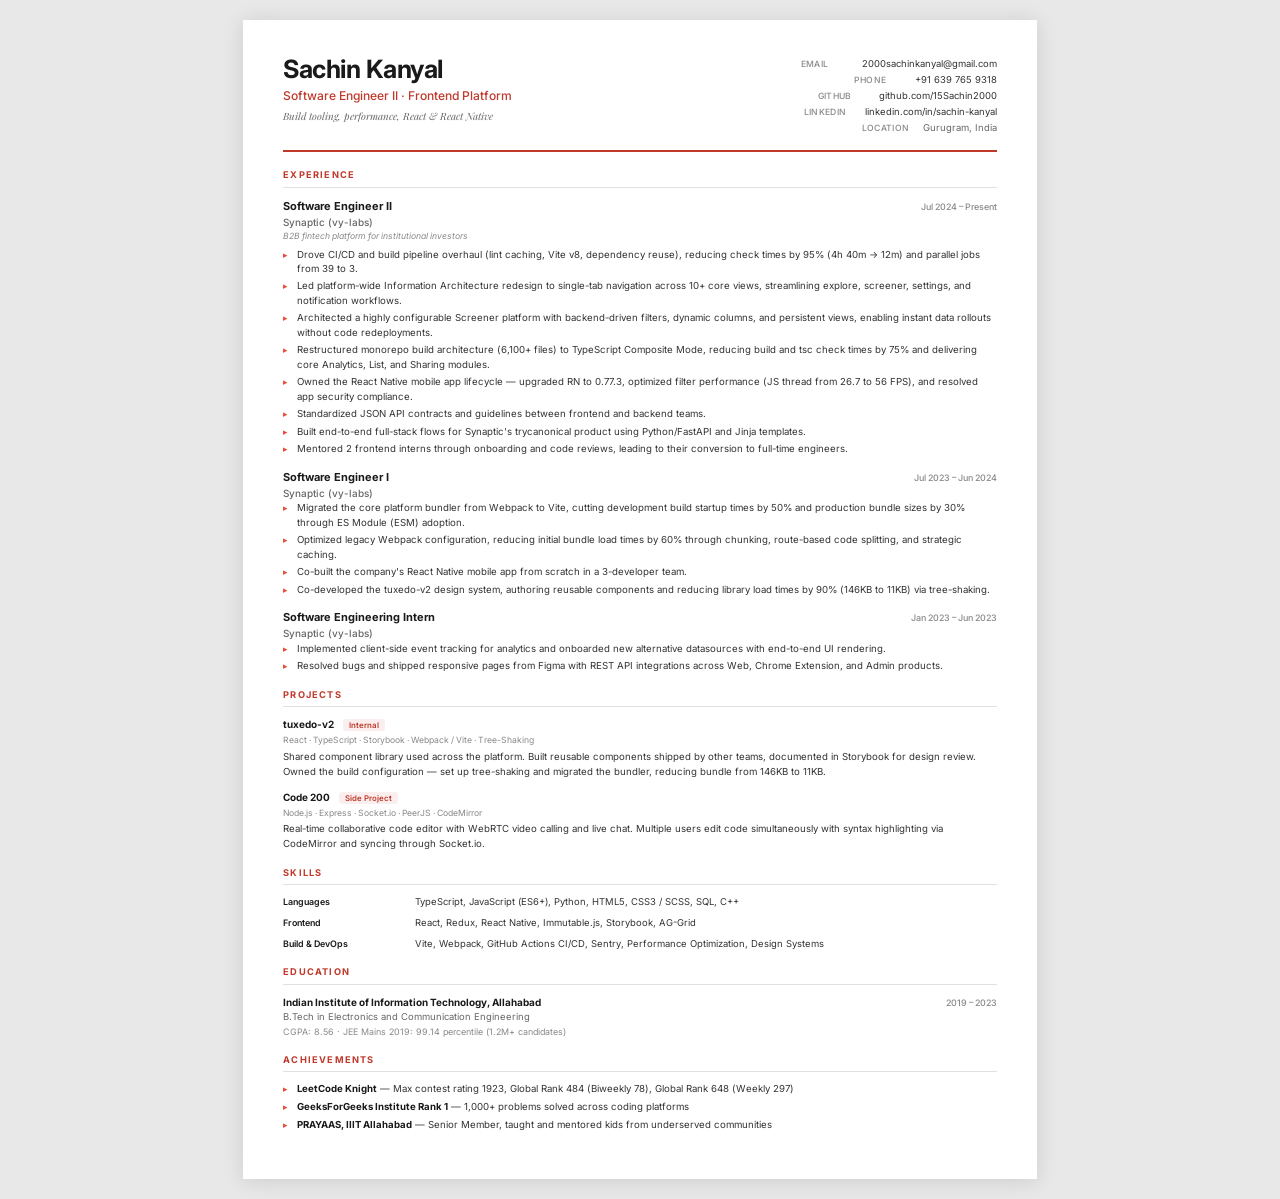
==== cv.html @ ef50f999 "polish: update experience bullets for SDE-2 and SE I" ====
<!DOCTYPE html>
<html lang="en">
<head>
  <meta charset="UTF-8">
  <meta name="viewport" content="width=device-width, initial-scale=1.0">
  <title>Sachin Kanyal — CV</title>
  <link rel="preconnect" href="https://fonts.googleapis.com">
  <link rel="preconnect" href="https://fonts.gstatic.com" crossorigin>
  <link href="https://fonts.googleapis.com/css2?family=Inter:wght@400;500;600;700&family=Playfair+Display:ital@1&display=swap" rel="stylesheet">
  <style>
    /* ── Reset & Base ── */
    *, *::before, *::after { box-sizing: border-box; margin: 0; padding: 0; }

    :root {
      --text-dark: #1a1a1a;
      --text-body: #333;
      --text-muted: #666;
      --text-light: #888;
      --accent: #c0392b;
      --accent-light: #e74c3c;
      --border: #e0e0e0;
      --bg-tag: #f5f5f5;
      --page-w: 210mm;
      --page-min-h: 297mm;
    }

    html { font-size: 10.5px; }

    body {
      font-family: 'Inter', -apple-system, BlinkMacSystemFont, 'Segoe UI', sans-serif;
      color: var(--text-body);
      line-height: 1.55;
      background: #e8e8e8;
      -webkit-font-smoothing: antialiased;
    }

    /* ── Page Container ── */
    .page {
      width: var(--page-w);
      min-height: var(--page-min-h);
      margin: 20px auto;
      padding: 36px 40px 32px;
      background: #fff;
      box-shadow: 0 2px 20px rgba(0,0,0,0.12);
    }

    /* ── Header ── */
    .cv-header {
      display: flex;
      justify-content: space-between;
      align-items: flex-start;
      padding-bottom: 14px;
      border-bottom: 2.5px solid var(--accent);
      margin-bottom: 16px;
    }

    .cv-header h1 {
      font-size: 2.4rem;
      font-weight: 700;
      color: var(--text-dark);
      letter-spacing: -0.5px;
      line-height: 1.1;
    }

    .cv-header .role {
      font-size: 1.15rem;
      color: var(--accent);
      font-weight: 500;
      margin-top: 3px;
    }

    .cv-header .tagline {
      font-family: 'Playfair Display', Georgia, serif;
      font-style: italic;
      color: var(--text-muted);
      font-size: 0.95rem;
      margin-top: 4px;
    }

    .contact-col {
      text-align: right;
      font-size: 0.9rem;
      color: var(--text-muted);
      line-height: 1.7;
      flex-shrink: 0;
    }

    .contact-col a {
      color: var(--text-body);
      text-decoration: none;
    }

    .contact-col a:hover { color: var(--accent); }

    .contact-col .label {
      display: inline-block;
      min-width: 58px;
      text-align: left;
      color: var(--text-light);
      font-size: 0.82rem;
      font-weight: 500;
      text-transform: uppercase;
      letter-spacing: 0.3px;
    }

    /* ── Sections ── */
    .section { margin-bottom: 14px; }

    .section-title {
      font-size: 0.88rem;
      font-weight: 700;
      text-transform: uppercase;
      letter-spacing: 1.2px;
      color: var(--accent);
      border-bottom: 1px solid var(--border);
      padding-bottom: 4px;
      margin-bottom: 10px;
    }

    /* ── Experience ── */
    .exp-entry { margin-bottom: 12px; }
    .exp-entry:last-child { margin-bottom: 0; }

    .exp-row {
      display: flex;
      justify-content: space-between;
      align-items: baseline;
    }

    .exp-role {
      font-size: 1.05rem;
      font-weight: 700;
      color: var(--text-dark);
    }

    .exp-date {
      font-size: 0.85rem;
      color: var(--text-light);
      font-weight: 500;
      flex-shrink: 0;
      margin-left: 12px;
    }

    .exp-company {
      font-size: 0.95rem;
      color: var(--text-muted);
      font-weight: 500;
    }

    .exp-context {
      font-size: 0.82rem;
      color: var(--text-light);
      font-style: italic;
      margin-bottom: 4px;
    }

    .exp-bullets {
      list-style: none;
      padding: 0;
    }

    .exp-bullets li {
      position: relative;
      padding-left: 14px;
      margin-bottom: 3px;
      font-size: 0.92rem;
      color: var(--text-body);
      line-height: 1.5;
    }

    .exp-bullets li::before {
      content: '▸';
      position: absolute;
      left: 0;
      color: var(--accent-light);
      font-size: 0.85rem;
    }

    /* ── Projects ── */
    .proj-entry { margin-bottom: 10px; }
    .proj-entry:last-child { margin-bottom: 0; }

    .proj-name {
      font-weight: 700;
      color: var(--text-dark);
      font-size: 0.95rem;
    }

    .proj-label {
      font-size: 0.75rem;
      font-weight: 600;
      color: var(--accent);
      background: rgba(192, 57, 43, 0.08);
      padding: 1px 6px;
      border-radius: 3px;
      margin-left: 6px;
      vertical-align: middle;
    }

    .proj-stack {
      font-size: 0.82rem;
      color: var(--text-light);
      margin-top: 1px;
    }

    .proj-desc {
      font-size: 0.92rem;
      margin-top: 2px;
    }

    /* ── Skills ── */
    .skills-grid {
      display: grid;
      grid-template-columns: 120px 1fr;
      row-gap: 6px;
      column-gap: 12px;
    }

    .skill-category {
      font-size: 0.85rem;
      font-weight: 600;
      color: var(--text-dark);
    }

    .skill-list {
      font-size: 0.9rem;
      color: var(--text-body);
    }

    /* ── Education ── */
    .edu-row {
      display: flex;
      justify-content: space-between;
      align-items: baseline;
    }

    .edu-school {
      font-weight: 700;
      font-size: 0.95rem;
      color: var(--text-dark);
    }

    .edu-date {
      font-size: 0.85rem;
      color: var(--text-light);
      font-weight: 500;
    }

    .edu-degree {
      font-size: 0.9rem;
      color: var(--text-muted);
    }

    .edu-meta {
      font-size: 0.85rem;
      color: var(--text-light);
    }

    /* ── Achievements ── */
    .ach-list {
      list-style: none;
      padding: 0;
    }

    .ach-list li {
      position: relative;
      padding-left: 14px;
      margin-bottom: 3px;
      font-size: 0.92rem;
    }

    .ach-list li::before {
      content: '▸';
      position: absolute;
      left: 0;
      color: var(--accent-light);
      font-size: 0.85rem;
    }

    .ach-list strong {
      color: var(--text-dark);
    }

    /* ── Print Styles ── */
    @media print {
      html { font-size: 10.5px; }
      body { background: #fff; }
      .page {
        margin: 0;
        padding: 28px 32px 24px;
        box-shadow: none;
        width: 100%;
        min-height: auto;
      }
      a { color: var(--text-body) !important; }
      @page {
        size: A4;
        margin: 0;
      }
    }
  </style>
</head>
<body>
  <div class="page">

    <!-- Header -->
    <header class="cv-header">
      <div>
        <h1>Sachin Kanyal</h1>
        <div class="role">Software Engineer II · Frontend Platform</div>
        <div class="tagline">Build tooling, performance, React & React Native</div>
      </div>
      <div class="contact-col">
        <div><span class="label">Email</span> <a href="mailto:2000sachinkanyal@gmail.com">2000sachinkanyal@gmail.com</a></div>
        <div><span class="label">Phone</span> <a href="tel:+916397659318">+91 639 765 9318</a></div>
        <div><span class="label">GitHub</span> <a href="https://github.com/15Sachin2000">github.com/15Sachin2000</a></div>
        <div><span class="label">LinkedIn</span> <a href="https://www.linkedin.com/in/sachin-kanyal-15b636218/">linkedin.com/in/sachin-kanyal</a></div>
        <div><span class="label">Location</span> Gurugram, India</div>
      </div>
    </header>

    <!-- Experience -->
    <section class="section">
      <h2 class="section-title">Experience</h2>

      <div class="exp-entry">
        <div class="exp-row">
          <span class="exp-role">Software Engineer II</span>
          <span class="exp-date">Jul 2024 – Present</span>
        </div>
        <div class="exp-company">Synaptic (vy-labs)</div>
        <div class="exp-context">B2B fintech platform for institutional investors</div>
        <ul class="exp-bullets">
          <li>Drove CI/CD and build pipeline overhaul (lint caching, Vite v8, dependency reuse), reducing check times by 95% (4h 40m → 12m) and parallel jobs from 39 to 3.</li>
          <li>Led platform-wide Information Architecture redesign to single-tab navigation across 10+ core views, streamlining explore, screener, settings, and notification workflows.</li>
          <li>Architected a highly configurable Screener platform with backend-driven filters, dynamic columns, and persistent views, enabling instant data rollouts without code redeployments.</li>
          <li>Restructured monorepo build architecture (6,100+ files) to TypeScript Composite Mode, reducing build and tsc check times by 75% and delivering core Analytics, List, and Sharing modules.</li>
          <li>Owned the React Native mobile app lifecycle — upgraded RN to 0.77.3, optimized filter performance (JS thread from 26.7 to 56 FPS), and resolved app security compliance.</li>
          <li>Standardized JSON API contracts and guidelines between frontend and backend teams.</li>
          <li>Built end-to-end full-stack flows for Synaptic's trycanonical product using Python/FastAPI and Jinja templates.</li>
          <li>Mentored 2 frontend interns through onboarding and code reviews, leading to their conversion to full-time engineers.</li>
        </ul>
      </div>

      <div class="exp-entry">
        <div class="exp-row">
          <span class="exp-role">Software Engineer I</span>
          <span class="exp-date">Jul 2023 – Jun 2024</span>
        </div>
        <div class="exp-company">Synaptic (vy-labs)</div>
        <ul class="exp-bullets">
          <li>Migrated the core platform bundler from Webpack to Vite, cutting development build startup times by 50% and production bundle sizes by 30% through ES Module (ESM) adoption.</li>
          <li>Optimized legacy Webpack configuration, reducing initial bundle load times by 60% through chunking, route-based code splitting, and strategic caching.</li>
          <li>Co-built the company's React Native mobile app from scratch in a 3-developer team.</li>
          <li>Co-developed the tuxedo-v2 design system, authoring reusable components and reducing library load times by 90% (146KB to 11KB) via tree-shaking.</li>
        </ul>
      </div>

      <div class="exp-entry">
        <div class="exp-row">
          <span class="exp-role">Software Engineering Intern</span>
          <span class="exp-date">Jan 2023 – Jun 2023</span>
        </div>
        <div class="exp-company">Synaptic (vy-labs)</div>
        <ul class="exp-bullets">
          <li>Implemented client-side event tracking for analytics and onboarded new alternative datasources with end-to-end UI rendering.</li>
          <li>Resolved bugs and shipped responsive pages from Figma with REST API integrations across Web, Chrome Extension, and Admin products.</li>
        </ul>
      </div>
    </section>

    <!-- Projects -->
    <section class="section">
      <h2 class="section-title">Projects</h2>

      <div class="proj-entry">
        <div>
          <span class="proj-name">tuxedo-v2</span>
          <span class="proj-label">Internal</span>
        </div>
        <div class="proj-stack">React · TypeScript · Storybook · Webpack / Vite · Tree-Shaking</div>
        <p class="proj-desc">Shared component library used across the platform. Built reusable components shipped by other teams, documented in Storybook for design review. Owned the build configuration — set up tree-shaking and migrated the bundler, reducing bundle from 146KB to 11KB.</p>
      </div>

      <div class="proj-entry">
        <div>
          <span class="proj-name">Code 200</span>
          <span class="proj-label">Side Project</span>
        </div>
        <div class="proj-stack">Node.js · Express · Socket.io · PeerJS · CodeMirror</div>
        <p class="proj-desc">Real-time collaborative code editor with WebRTC video calling and live chat. Multiple users edit code simultaneously with syntax highlighting via CodeMirror and syncing through Socket.io.</p>
      </div>
    </section>

    <!-- Skills -->
    <section class="section">
      <h2 class="section-title">Skills</h2>
      <div class="skills-grid">
        <span class="skill-category">Languages</span>
        <span class="skill-list">TypeScript, JavaScript (ES6+), Python, HTML5, CSS3 / SCSS, SQL, C++</span>

        <span class="skill-category">Frontend</span>
        <span class="skill-list">React, Redux, React Native, Immutable.js, Storybook, AG-Grid</span>

        <span class="skill-category">Build & DevOps</span>
        <span class="skill-list">Vite, Webpack, GitHub Actions CI/CD, Sentry, Performance Optimization, Design Systems</span>
      </div>
    </section>

    <!-- Education -->
    <section class="section">
      <h2 class="section-title">Education</h2>
      <div class="edu-row">
        <span class="edu-school">Indian Institute of Information Technology, Allahabad</span>
        <span class="edu-date">2019 – 2023</span>
      </div>
      <div class="edu-degree">B.Tech in Electronics and Communication Engineering</div>
      <div class="edu-meta">CGPA: 8.56 · JEE Mains 2019: 99.14 percentile (1.2M+ candidates)</div>
    </section>

    <!-- Achievements -->
    <section class="section">
      <h2 class="section-title">Achievements</h2>
      <ul class="ach-list">
        <li><strong>LeetCode Knight</strong> — Max contest rating 1923, Global Rank 484 (Biweekly 78), Global Rank 648 (Weekly 297)</li>
        <li><strong>GeeksForGeeks Institute Rank 1</strong> — 1,000+ problems solved across coding platforms</li>
        <li><strong>PRAYAAS, IIIT Allahabad</strong> — Senior Member, taught and mentored kids from underserved communities</li>
      </ul>
    </section>

  </div>
</body>
</html>
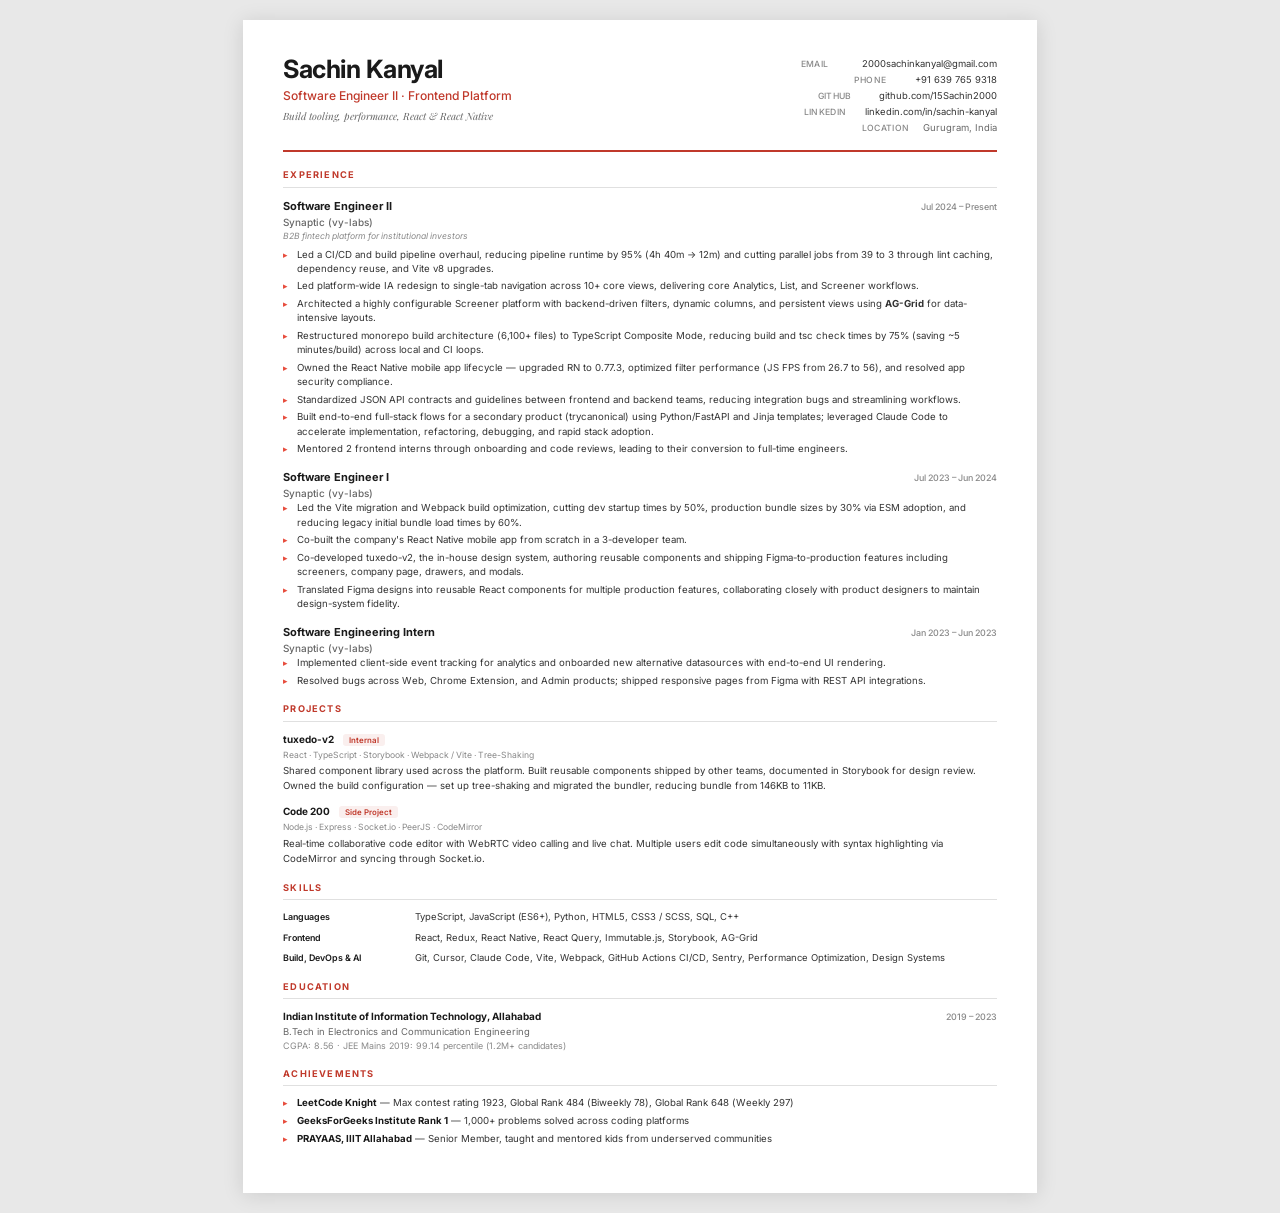
==== commit ee6629b4: "Update resume link, AI skills, and experience bullets" ====
--- a/cv.html
+++ b/cv.html
@@ -331,13 +331,13 @@
         <div class="exp-company">Synaptic (vy-labs)</div>
         <div class="exp-context">B2B fintech platform for institutional investors</div>
         <ul class="exp-bullets">
-          <li>Drove CI/CD and build pipeline overhaul (lint caching, Vite v8, dependency reuse), reducing check times by 95% (4h 40m → 12m) and parallel jobs from 39 to 3.</li>
-          <li>Led platform-wide Information Architecture redesign to single-tab navigation across 10+ core views, streamlining explore, screener, settings, and notification workflows.</li>
-          <li>Architected a highly configurable Screener platform with backend-driven filters, dynamic columns, and persistent views, enabling instant data rollouts without code redeployments.</li>
-          <li>Restructured monorepo build architecture (6,100+ files) to TypeScript Composite Mode, reducing build and tsc check times by 75% and delivering core Analytics, List, and Sharing modules.</li>
-          <li>Owned the React Native mobile app lifecycle — upgraded RN to 0.77.3, optimized filter performance (JS thread from 26.7 to 56 FPS), and resolved app security compliance.</li>
-          <li>Standardized JSON API contracts and guidelines between frontend and backend teams.</li>
-          <li>Built end-to-end full-stack flows for Synaptic's trycanonical product using Python/FastAPI and Jinja templates.</li>
+          <li>Led a CI/CD and build pipeline overhaul, reducing pipeline runtime by 95% (4h 40m &rarr; 12m) and cutting parallel jobs from 39 to 3 through lint caching, dependency reuse, and Vite v8 upgrades.</li>
+          <li>Led platform-wide IA redesign to single-tab navigation across 10+ core views, delivering core Analytics, List, and Screener workflows.</li>
+          <li>Architected a highly configurable Screener platform with backend-driven filters, dynamic columns, and persistent views using <strong>AG-Grid</strong> for data-intensive layouts.</li>
+          <li>Restructured monorepo build architecture (6,100+ files) to TypeScript Composite Mode, reducing build and tsc check times by 75% (saving ~5 minutes/build) across local and CI loops.</li>
+          <li>Owned the React Native mobile app lifecycle — upgraded RN to 0.77.3, optimized filter performance (JS FPS from 26.7 to 56), and resolved app security compliance.</li>
+          <li>Standardized JSON API contracts and guidelines between frontend and backend teams, reducing integration bugs and streamlining workflows.</li>
+          <li>Built end-to-end full-stack flows for a secondary product (trycanonical) using Python/FastAPI and Jinja templates; leveraged Claude Code to accelerate implementation, refactoring, debugging, and rapid stack adoption.</li>
           <li>Mentored 2 frontend interns through onboarding and code reviews, leading to their conversion to full-time engineers.</li>
         </ul>
       </div>
@@ -349,10 +349,10 @@
         </div>
         <div class="exp-company">Synaptic (vy-labs)</div>
         <ul class="exp-bullets">
-          <li>Migrated the core platform bundler from Webpack to Vite, cutting development build startup times by 50% and production bundle sizes by 30% through ES Module (ESM) adoption.</li>
-          <li>Optimized legacy Webpack configuration, reducing initial bundle load times by 60% through chunking, route-based code splitting, and strategic caching.</li>
+          <li>Led the Vite migration and Webpack build optimization, cutting dev startup times by 50%, production bundle sizes by 30% via ESM adoption, and reducing legacy initial bundle load times by 60%.</li>
           <li>Co-built the company's React Native mobile app from scratch in a 3-developer team.</li>
-          <li>Co-developed the tuxedo-v2 design system, authoring reusable components and reducing library load times by 90% (146KB to 11KB) via tree-shaking.</li>
+          <li>Co-developed tuxedo-v2, the in-house design system, authoring reusable components and shipping Figma-to-production features including screeners, company page, drawers, and modals.</li>
+          <li>Translated Figma designs into reusable React components for multiple production features, collaborating closely with product designers to maintain design-system fidelity.</li>
         </ul>
       </div>
 
@@ -364,7 +364,7 @@
         <div class="exp-company">Synaptic (vy-labs)</div>
         <ul class="exp-bullets">
           <li>Implemented client-side event tracking for analytics and onboarded new alternative datasources with end-to-end UI rendering.</li>
-          <li>Resolved bugs and shipped responsive pages from Figma with REST API integrations across Web, Chrome Extension, and Admin products.</li>
+          <li>Resolved bugs across Web, Chrome Extension, and Admin products; shipped responsive pages from Figma with REST API integrations.</li>
         </ul>
       </div>
     </section>
@@ -400,10 +400,10 @@
         <span class="skill-list">TypeScript, JavaScript (ES6+), Python, HTML5, CSS3 / SCSS, SQL, C++</span>
 
         <span class="skill-category">Frontend</span>
-        <span class="skill-list">React, Redux, React Native, Immutable.js, Storybook, AG-Grid</span>
-
-        <span class="skill-category">Build & DevOps</span>
-        <span class="skill-list">Vite, Webpack, GitHub Actions CI/CD, Sentry, Performance Optimization, Design Systems</span>
+        <span class="skill-list">React, Redux, React Native, React Query, Immutable.js, Storybook, AG-Grid</span>
+
+        <span class="skill-category">Build, DevOps & AI</span>
+        <span class="skill-list">Git, Cursor, Claude Code, Vite, Webpack, GitHub Actions CI/CD, Sentry, Performance Optimization, Design Systems</span>
       </div>
     </section>
 
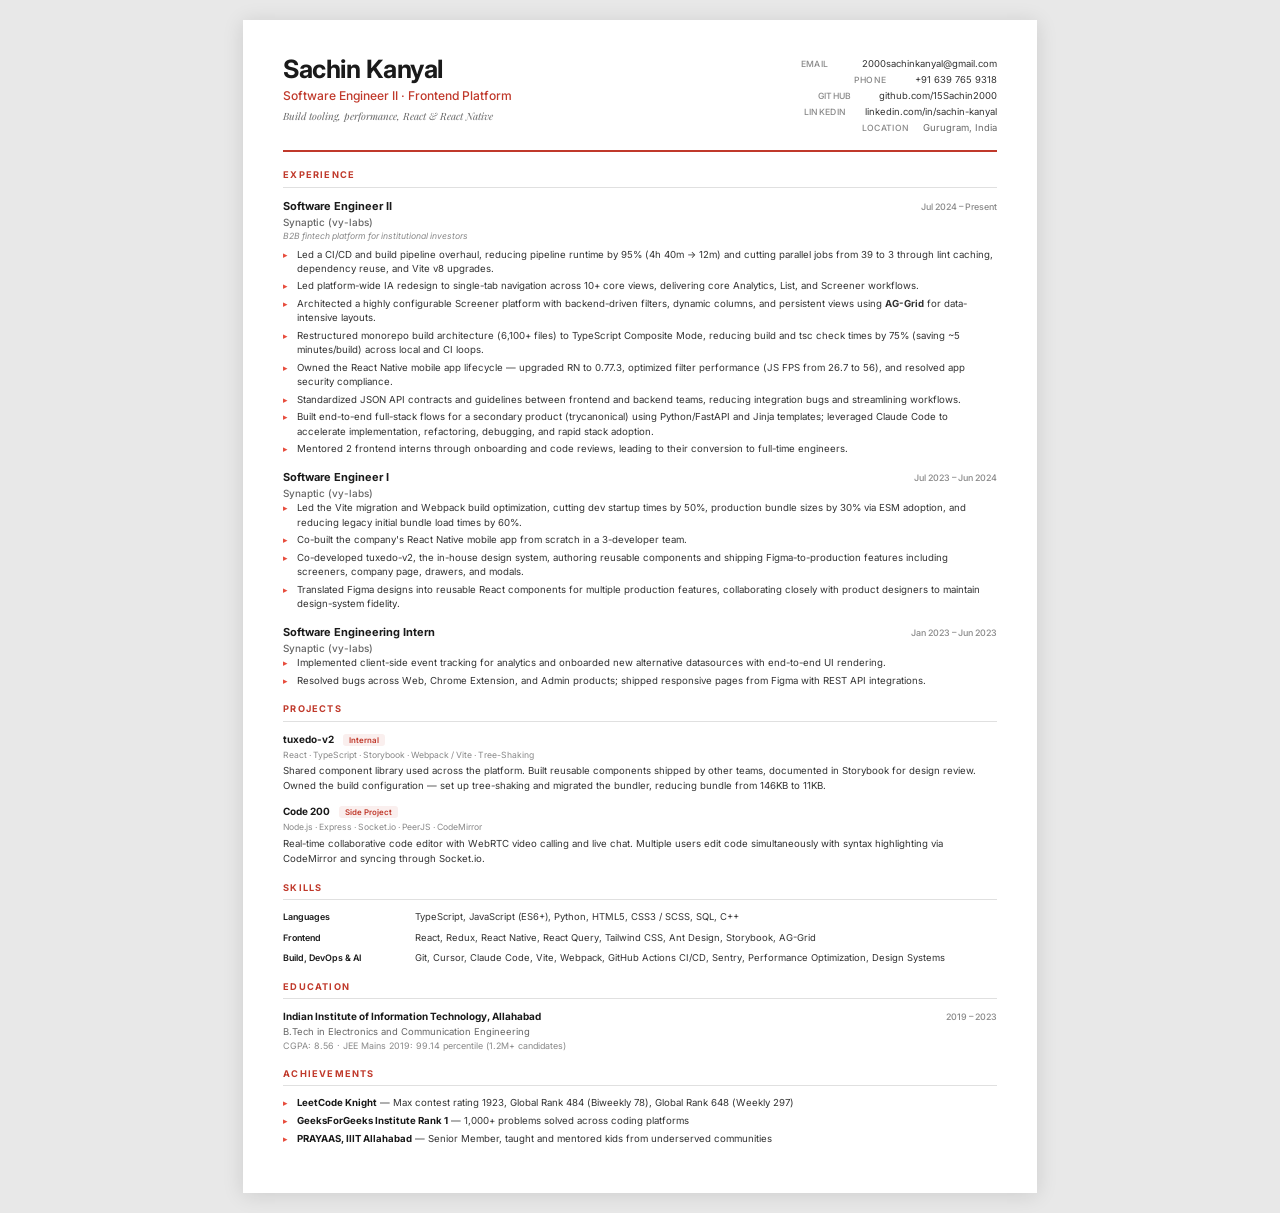
==== commit dcb42600: "Add Ant Design to technical skills in portfolio" ====
--- a/cv.html
+++ b/cv.html
@@ -400,7 +400,7 @@
         <span class="skill-list">TypeScript, JavaScript (ES6+), Python, HTML5, CSS3 / SCSS, SQL, C++</span>
 
         <span class="skill-category">Frontend</span>
-        <span class="skill-list">React, Redux, React Native, React Query, Immutable.js, Storybook, AG-Grid</span>
+        <span class="skill-list">React, Redux, React Native, React Query, Tailwind CSS, Ant Design, Storybook, AG-Grid</span>
 
         <span class="skill-category">Build, DevOps & AI</span>
         <span class="skill-list">Git, Cursor, Claude Code, Vite, Webpack, GitHub Actions CI/CD, Sentry, Performance Optimization, Design Systems</span>
